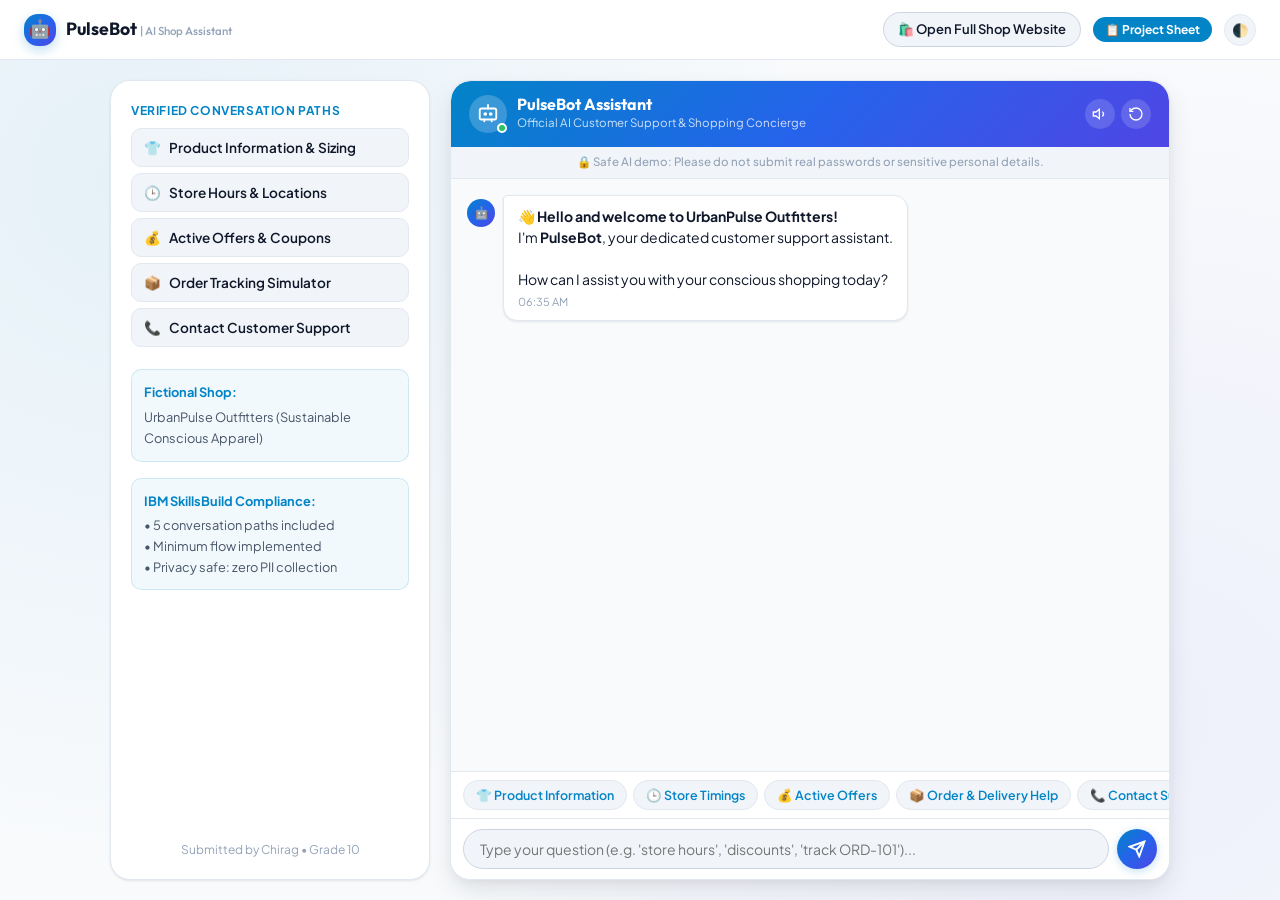
==== chatbot.html @ 04320a49 "IBM SkillsBuild: Shop Assistant Chatbot with Website" ====
<!DOCTYPE html>
<html lang="en">
<head>
  <meta charset="UTF-8">
  <meta name="viewport" content="width=device-width, initial-scale=1.0">
  <title>PulseBot | Dedicated AI Shop Assistant (IBM SkillsBuild)</title>
  <meta name="description" content="Dedicated full-screen AI Customer Support Chatbot for UrbanPulse Outfitters - IBM SkillsBuild Project-Based Activity.">
  
  <!-- Fonts -->
  <link rel="preconnect" href="https://fonts.googleapis.com">
  <link rel="preconnect" href="https://fonts.gstatic.com" crossorigin>
  <link href="https://fonts.googleapis.com/css2?family=Outfit:wght@400;600;700;800&family=Plus+Jakarta+Sans:wght@400;500;600;700&display=swap" rel="stylesheet">
  
  <link rel="stylesheet" href="style.css">
  <style>
    /* Standalone Fullscreen Chatbot Page Layout */
    body.standalone-chatbot-page {
      margin: 0;
      padding: 0;
      height: 100vh;
      display: flex;
      flex-direction: column;
      background: radial-gradient(circle at 10% 20%, rgba(2, 132, 199, 0.08) 0%, transparent 50%),
                  radial-gradient(circle at 90% 80%, rgba(79, 70, 229, 0.06) 0%, transparent 50%),
                  var(--bg-primary);
      overflow: hidden;
    }

    .standalone-nav {
      height: 60px;
      background: var(--bg-surface);
      border-bottom: 1px solid var(--border-subtle);
      display: flex;
      align-items: center;
      justify-content: space-between;
      padding: 0 24px;
      z-index: 20;
    }

    .standalone-brand {
      display: flex;
      align-items: center;
      gap: 10px;
      font-family: var(--font-heading);
      font-weight: 700;
      font-size: 1.1rem;
    }

    .standalone-nav-actions {
      display: flex;
      align-items: center;
      gap: 12px;
    }

    .btn-return-shop {
      background: var(--bg-surface-subtle);
      border: 1px solid var(--border-medium);
      color: var(--text-main);
      padding: 6px 14px;
      border-radius: var(--radius-full);
      font-size: 0.8125rem;
      font-weight: 600;
      display: inline-flex;
      align-items: center;
      gap: 6px;
      transition: all var(--transition-fast);
    }

    .btn-return-shop:hover {
      border-color: var(--brand-primary);
      color: var(--brand-primary);
    }

    .standalone-main-container {
      flex: 1;
      display: flex;
      max-width: 1100px;
      width: 100%;
      margin: 20px auto;
      height: calc(100vh - 100px);
      gap: 20px;
      padding: 0 20px;
    }

    /* Left Sidebar: Quick Path Guides & Store Info */
    .chatbot-sidebar {
      width: 320px;
      background: var(--bg-surface);
      border: 1px solid var(--border-subtle);
      border-radius: var(--radius-lg);
      padding: 20px;
      box-shadow: var(--shadow-sm);
      display: flex;
      flex-direction: column;
      gap: 16px;
      overflow-y: auto;
    }

    .sidebar-section-title {
      font-size: 0.75rem;
      font-weight: 700;
      text-transform: uppercase;
      letter-spacing: 0.05em;
      color: var(--brand-primary);
      margin-bottom: 8px;
    }

    .path-shortcut-btn {
      width: 100%;
      text-align: left;
      padding: 10px 12px;
      border-radius: var(--radius-sm);
      background: var(--bg-surface-subtle);
      border: 1px solid var(--border-subtle);
      font-size: 0.85rem;
      font-weight: 600;
      color: var(--text-main);
      display: flex;
      align-items: center;
      gap: 8px;
      margin-bottom: 6px;
      transition: all var(--transition-fast);
    }

    .path-shortcut-btn:hover {
      background: var(--brand-primary);
      color: #ffffff;
      border-color: var(--brand-primary);
    }

    .sidebar-meta-card {
      background: rgba(2, 132, 199, 0.05);
      border: 1px solid rgba(2, 132, 199, 0.15);
      border-radius: var(--radius-sm);
      padding: 12px;
      font-size: 0.8rem;
      color: var(--text-secondary);
    }

    .sidebar-meta-card strong {
      color: var(--brand-primary);
      display: block;
      margin-bottom: 4px;
    }

    /* Fullscreen Chatbot Frame */
    .fullscreen-chat-card {
      flex: 1;
      background: var(--bg-surface);
      border: 1px solid var(--border-subtle);
      border-radius: var(--radius-lg);
      box-shadow: var(--shadow-lg);
      display: flex;
      flex-direction: column;
      overflow: hidden;
      position: relative;
    }

    .standalone-chat-window {
      width: 100% !important;
      height: 100% !important;
      max-width: 100% !important;
      max-height: 100% !important;
      box-shadow: none !important;
      border: none !important;
      margin-bottom: 0 !important;
      transform: none !important;
      opacity: 1 !important;
      visibility: visible !important;
      pointer-events: auto !important;
    }

    @media (max-width: 768px) {
      .chatbot-sidebar {
        display: none;
      }
      .standalone-main-container {
        margin: 0;
        height: calc(100vh - 60px);
        padding: 0;
      }
      .fullscreen-chat-card {
        border-radius: 0;
        border: none;
      }
    }
  </style>
</head>
<body class="standalone-chatbot-page">

  <!-- Top Bar -->
  <header class="standalone-nav">
    <div class="standalone-brand">
      <div class="logo-icon" style="width: 32px; height: 32px;">
        🤖
      </div>
      <div>
        <span>PulseBot</span>
        <span style="font-size: 0.72rem; color: var(--text-muted); font-weight: 500;"> | AI Shop Assistant</span>
      </div>
    </div>

    <div class="standalone-nav-actions">
      <a href="index.html" class="btn-return-shop">
        🛍️ Open Full Shop Website
      </a>
      <button id="viewProjectSheetBtn" class="pill-btn-small" style="background: var(--brand-primary); color: #ffffff;">
        📋 Project Sheet
      </button>
      <button id="themeToggleBtn" class="icon-btn" style="width: 32px; height: 32px;" title="Toggle theme">
        🌓
      </button>
    </div>
  </header>

  <div class="standalone-main-container">
    <!-- Left Navigation / Guidance Sidebar -->
    <aside class="chatbot-sidebar">
      <div>
        <div class="sidebar-section-title">Verified Conversation Paths</div>
        <button class="path-shortcut-btn" onclick="window.PulseChat.triggerIntent('products')">
          <span>👕</span> Product Information & Sizing
        </button>
        <button class="path-shortcut-btn" onclick="window.PulseChat.triggerIntent('timings')">
          <span>🕒</span> Store Hours & Locations
        </button>
        <button class="path-shortcut-btn" onclick="window.PulseChat.triggerIntent('offers')">
          <span>💰</span> Active Offers & Coupons
        </button>
        <button class="path-shortcut-btn" onclick="window.PulseChat.triggerIntent('track')">
          <span>📦</span> Order Tracking Simulator
        </button>
        <button class="path-shortcut-btn" onclick="window.PulseChat.triggerIntent('contact')">
          <span>📞</span> Contact Customer Support
        </button>
      </div>

      <div class="sidebar-meta-card">
        <strong>Fictional Shop:</strong>
        UrbanPulse Outfitters (Sustainable Conscious Apparel)
      </div>

      <div class="sidebar-meta-card">
        <strong>IBM SkillsBuild Compliance:</strong>
        • 5 conversation paths included<br>
        • Minimum flow implemented<br>
        • Privacy safe: zero PII collection
      </div>

      <div style="margin-top: auto; font-size: 0.75rem; color: var(--text-muted); text-align: center;">
        Submitted by Chirag &bull; Grade 10
      </div>
    </aside>

    <!-- Main Chat Window Area -->
    <div class="fullscreen-chat-card">
      <div id="chatWindow" class="chat-window standalone-chat-window" role="dialog" aria-label="PulseBot Dedicated Chatbot">
        
        <!-- Chat Header -->
        <div class="chat-header">
          <div class="bot-profile">
            <div class="bot-avatar">
              <svg width="22" height="22" viewBox="0 0 24 24" fill="none" stroke="currentColor" stroke-width="2" stroke-linecap="round" stroke-linejoin="round">
                <rect width="18" height="12" x="3" y="6" rx="2"></rect>
                <circle cx="9" cy="12" r="1"></circle>
                <circle cx="15" cy="12" r="1"></circle>
                <path d="M12 2v4"></path>
                <path d="M8 18v2"></path>
                <path d="M16 18v2"></path>
              </svg>
              <span class="avatar-online-dot"></span>
            </div>
            <div class="bot-identity">
              <h1 id="chatBotTitle" class="bot-title" style="font-size: 1rem; margin: 0;">PulseBot Assistant</h1>
              <span class="bot-subtitle">Official AI Customer Support & Shopping Concierge</span>
            </div>
          </div>

          <div class="chat-header-controls">
            <!-- Audio chime toggle -->
            <button id="soundToggleBtn" class="chat-ctrl-btn" title="Toggle sound alerts" aria-label="Toggle sound">
              <svg width="16" height="16" viewBox="0 0 24 24" fill="none" stroke="currentColor" stroke-width="2">
                <polygon points="11 5 6 9 2 9 2 15 6 15 11 19 11 5"></polygon>
                <path d="M15.54 8.46a5 5 0 0 1 0 7.07"></path>
              </svg>
            </button>
            
            <!-- Restart Chat -->
            <button id="restartChatBtn" class="chat-ctrl-btn" title="Restart conversation" aria-label="Reset chat">
              <svg width="16" height="16" viewBox="0 0 24 24" fill="none" stroke="currentColor" stroke-width="2">
                <path d="M3 12a9 9 0 1 0 9-9 9.75 9.75 0 0 0-6.74 2.74L3 8"></path>
                <path d="M3 3v5h5"></path>
              </svg>
            </button>
          </div>
        </div>

        <!-- Privacy Notice -->
        <div class="chat-privacy-notice">
          <span>🔒 Safe AI demo: Please do not submit real passwords or sensitive personal details.</span>
        </div>

        <!-- Messages Scroll Container -->
        <div id="chatMessages" class="chat-messages" role="log" aria-live="polite">
          <!-- Injected via JavaScript -->
        </div>

        <!-- Typing Indicator -->
        <div id="typingIndicator" class="typing-indicator hidden" aria-hidden="true">
          <div class="dot-typing"></div>
          <div class="dot-typing"></div>
          <div class="dot-typing"></div>
          <span class="typing-text">PulseBot is thinking...</span>
        </div>

        <!-- Quick Reply Chips -->
        <div id="chatChipsContainer" class="chat-chips-container" role="group" aria-label="Quick options">
          <!-- Dynamically populated chips -->
        </div>

        <!-- Input Form -->
        <form id="chatForm" class="chat-input-form" onsubmit="event.preventDefault();">
          <input 
            type="text" 
            id="chatInput" 
            class="chat-input" 
            placeholder="Type your question (e.g. 'store hours', 'discounts', 'track ORD-101')..." 
            autocomplete="off"
            aria-label="Type your message"
          >
          <button type="submit" id="chatSendBtn" class="chat-send-btn" aria-label="Send message">
            <svg width="18" height="18" viewBox="0 0 24 24" fill="none" stroke="currentColor" stroke-width="2.5">
              <line x1="22" y1="2" x2="11" y2="13"></line>
              <polygon points="22 2 15 22 11 13 2 9 22 2"></polygon>
            </svg>
          </button>
        </form>
      </div>
    </div>
  </div>

  <!-- Hidden elements needed for app.js backwards-compat -->
  <div style="display: none;">
    <button id="chatToggleBtn"></button>
    <button id="closeChatBtn"></button>
    <button id="headerChatLaunchBtn"></button>
    <button id="heroOpenChatBtn"></button>
    <span id="unreadBadge"></span>
    <button id="cartToggleBtn"></button>
    <button id="closeCartBtn"></button>
    <div id="cartDrawer" class="hidden"></div>
    <div id="cartModalBackdrop" class="hidden"></div>
    <div id="productGrid"></div>
  </div>

  <!-- IBM SkillsBuild Project Modal -->
  <div id="projectModalBackdrop" class="modal-backdrop hidden" aria-hidden="true"></div>
  <div id="projectModal" class="project-modal hidden" role="dialog" aria-labelledby="projectModalHeading" aria-modal="true">
    <div class="project-modal-header">
      <div class="pm-title-group">
        <span class="pm-tag">IBM SkillsBuild | Project-Based Activity</span>
        <h2 id="projectModalHeading">Shop Assistant Chatbot with Website - Project Dossier</h2>
      </div>
      <button id="closeProjectModalBtn" class="close-btn" aria-label="Close Project Sheet">✕</button>
    </div>
    <div class="project-modal-body">
      <div class="dossier-card">
        <h3>📝 Student Details</h3>
        <p><strong>Student Name:</strong> Chirag | <strong>Class & Section:</strong> Grade 10 - Computer Science</p>
        <p><strong>Fictional Shop:</strong> UrbanPulse Outfitters | <strong>Bot Name:</strong> PulseBot</p>
      </div>
      <div class="dossier-card declaration-card">
        <h3>📋 Student Declaration</h3>
        <p>☑ 1. Registered on IBM SkillsBuild. [Yes]</p>
        <p>☑ 2. Completed given project-based activity. [Yes]</p>
        <p>☑ 3. Verified all 5 paths and ready for submission. [Yes]</p>
      </div>
      <div class="modal-footer-actions">
        <button class="primary-cta-btn" onclick="window.print()">🖨️ Print Sheet</button>
        <button class="secondary-cta-btn" onclick="document.getElementById('closeProjectModalBtn').click()">Close</button>
      </div>
    </div>
  </div>

  <!-- Toast Notification -->
  <div id="toastNotification" class="toast-notification hidden" role="alert">
    <span id="toastMessage"></span>
  </div>

  <script src="app.js"></script>
</body>
</html>
---- style.css ----
/* ==========================================================================
   UrbanPulse Outfitters & PulseBot - IBM SkillsBuild Project-Based Activity
   Golden Ratio UI & Modern Design Engineering System (Phi = 1.618)
   ========================================================================== */

/* --- Custom Properties / Design Tokens --- */
:root {
  /* Golden Ratio Constants */
  --phi: 1.618033988749895;
  --phi-inv: 0.618033988749895;

  /* Fibonacci Spacing Scale */
  --space-3xs: 4px;
  --space-2xs: 8px;
  --space-xs: 13px;
  --space-sm: 16px;
  --space-md: 21px;
  --space-lg: 34px;
  --space-xl: 55px;
  --space-2xl: 89px;

  /* Typography Scales */
  --font-heading: 'Outfit', -apple-system, BlinkMacSystemFont, 'Segoe UI', Roboto, sans-serif;
  --font-body: 'Plus Jakarta Sans', -apple-system, BlinkMacSystemFont, 'Segoe UI', Roboto, sans-serif;

  /* Light Theme Palette (Default) */
  --bg-primary: #f8fafc;
  --bg-surface: #ffffff;
  --bg-surface-elevated: #ffffff;
  --bg-surface-subtle: #f1f5f9;
  --bg-glass: rgba(255, 255, 255, 0.85);
  --border-subtle: #e2e8f0;
  --border-medium: #cbd5e1;

  --text-main: #0f172a;
  --text-secondary: #475569;
  --text-muted: #94a3b8;
  --text-inverse: #ffffff;

  /* Brand Accents */
  --brand-primary: #0284c7;
  --brand-primary-hover: #0369a1;
  --brand-gradient: linear-gradient(135deg, #0284c7 0%, #2563eb 50%, #4f46e5 100%);
  --brand-gradient-accent: linear-gradient(135deg, #06b6d4 0%, #3b82f6 100%);
  --brand-glow: rgba(2, 132, 199, 0.25);
  
  --accent-emerald: #10b981;
  --accent-amber: #f59e0b;
  --accent-rose: #f43f5e;
  --accent-purple: #8b5cf6;

  /* Radius Tokens */
  --radius-xs: 6px;
  --radius-sm: 10px;
  --radius-md: 14px;
  --radius-lg: 20px;
  --radius-full: 9999px;

  /* Shadow Elevation */
  --shadow-sm: 0 1px 3px rgba(15, 23, 42, 0.06), 0 1px 2px rgba(15, 23, 42, 0.04);
  --shadow-md: 0 4px 12px -1px rgba(15, 23, 42, 0.08), 0 2px 6px -1px rgba(15, 23, 42, 0.04);
  --shadow-lg: 0 12px 28px -4px rgba(15, 23, 42, 0.12), 0 4px 10px -2px rgba(15, 23, 42, 0.05);
  --shadow-float: 0 20px 40px -8px rgba(15, 23, 42, 0.2), 0 8px 16px -4px rgba(15, 23, 42, 0.08);

  /* Transitions */
  --transition-fast: 150ms cubic-bezier(0.16, 1, 0.3, 1);
  --transition-normal: 250ms cubic-bezier(0.16, 1, 0.3, 1);
  --transition-spring: 350ms cubic-bezier(0.34, 1.56, 0.64, 1);
}

/* Dark Theme Overrides */
body.dark-theme {
  --bg-primary: #090d16;
  --bg-surface: #111827;
  --bg-surface-elevated: #1f2937;
  --bg-surface-subtle: #172033;
  --bg-glass: rgba(17, 24, 39, 0.85);
  --border-subtle: #243048;
  --border-medium: #334155;

  --text-main: #f8fafc;
  --text-secondary: #94a3b8;
  --text-muted: #64748b;
  --text-inverse: #090d16;

  --brand-primary: #38bdf8;
  --brand-primary-hover: #0284c7;
  --brand-gradient: linear-gradient(135deg, #38bdf8 0%, #3b82f6 50%, #6366f1 100%);
  --brand-glow: rgba(56, 189, 248, 0.3);

  --shadow-sm: 0 1px 3px rgba(0, 0, 0, 0.3);
  --shadow-md: 0 4px 12px -1px rgba(0, 0, 0, 0.4);
  --shadow-lg: 0 12px 28px -4px rgba(0, 0, 0, 0.5);
  --shadow-float: 0 20px 40px -8px rgba(0, 0, 0, 0.6);
}

/* --- Base & Reset --- */
*, *::before, *::after {
  box-sizing: border-box;
  margin: 0;
  padding: 0;
}

html {
  scroll-behavior: smooth;
  font-size: 16px;
  -webkit-font-smoothing: antialiased;
  -moz-osx-font-smoothing: grayscale;
}

body {
  font-family: var(--font-body);
  background-color: var(--bg-primary);
  color: var(--text-main);
  line-height: 1.618;
  min-height: 100vh;
  display: flex;
  flex-direction: column;
  transition: background-color var(--transition-normal), color var(--transition-normal);
}

img, svg {
  display: block;
  max-width: 100%;
}

button, input {
  font-family: inherit;
}

button {
  cursor: pointer;
  border: none;
  background: none;
  outline: none;
}

a {
  color: inherit;
  text-decoration: none;
  transition: color var(--transition-fast);
}

.container {
  width: 100%;
  max-width: 1240px;
  margin: 0 auto;
  padding: 0 var(--space-md);
}

/* --- Typography Helper Classes --- */
h1, h2, h3, h4 {
  font-family: var(--font-heading);
  font-weight: 700;
  line-height: 1.25;
  color: var(--text-main);
}

.gradient-text {
  background: var(--brand-gradient);
  -webkit-background-clip: text;
  -webkit-text-fill-color: transparent;
  display: inline-block;
}

/* --- Top Announcement Bar --- */
.announcement-bar {
  background: var(--brand-gradient);
  color: #ffffff;
  padding: var(--space-2xs) 0;
  font-size: 0.875rem;
  font-weight: 500;
  position: relative;
  z-index: 40;
}

.announcement-content {
  display: flex;
  align-items: center;
  justify-content: space-between;
  gap: var(--space-xs);
  flex-wrap: wrap;
}

.announcement-badge {
  background: rgba(255, 255, 255, 0.2);
  backdrop-filter: blur(8px);
  padding: 2px 10px;
  border-radius: var(--radius-full);
  font-size: 0.75rem;
  font-weight: 700;
  letter-spacing: 0.04em;
  text-transform: uppercase;
}

.announcement-text {
  flex: 1;
  text-align: center;
  min-width: 280px;
}

.pill-btn-small {
  background: #ffffff;
  color: #0f172a;
  font-size: 0.75rem;
  font-weight: 700;
  padding: 5px 12px;
  border-radius: var(--radius-full);
  display: inline-flex;
  align-items: center;
  gap: 4px;
  transition: transform var(--transition-fast), box-shadow var(--transition-fast);
}

.pill-btn-small:hover {
  transform: translateY(-1px);
  box-shadow: 0 4px 10px rgba(0, 0, 0, 0.15);
}

/* --- Header & Navigation --- */
.main-header {
  position: sticky;
  top: 0;
  z-index: 30;
  background: var(--bg-glass);
  backdrop-filter: blur(16px);
  -webkit-backdrop-filter: blur(16px);
  border-bottom: 1px solid var(--border-subtle);
  transition: background-color var(--transition-normal);
}

.header-container {
  height: 72px;
  display: flex;
  align-items: center;
  justify-content: space-between;
}

.brand-logo .logo-link {
  display: flex;
  align-items: center;
  gap: var(--space-xs);
}

.logo-icon {
  width: 42px;
  height: 42px;
  border-radius: var(--radius-md);
  background: var(--brand-gradient);
  color: #ffffff;
  display: flex;
  align-items: center;
  justify-content: center;
  box-shadow: 0 4px 12px var(--brand-glow);
}

.logo-text {
  display: flex;
  flex-direction: column;
}

.brand-name {
  font-family: var(--font-heading);
  font-size: 1.25rem;
  font-weight: 800;
  letter-spacing: -0.02em;
  color: var(--text-main);
  line-height: 1.1;
}

.brand-sub {
  font-size: 0.72rem;
  font-weight: 600;
  color: var(--text-muted);
  letter-spacing: 0.05em;
  text-transform: uppercase;
}

.nav-links {
  display: flex;
  align-items: center;
  gap: var(--space-md);
}

.nav-link {
  font-size: 0.9375rem;
  font-weight: 600;
  color: var(--text-secondary);
  padding: 6px 12px;
  border-radius: var(--radius-sm);
  transition: color var(--transition-fast), background-color var(--transition-fast);
}

.nav-link:hover, .nav-link.active {
  color: var(--brand-primary);
  background: var(--bg-surface-subtle);
}

.header-actions {
  display: flex;
  align-items: center;
  gap: var(--space-xs);
}

.icon-btn {
  width: 40px;
  height: 40px;
  border-radius: var(--radius-full);
  display: flex;
  align-items: center;
  justify-content: center;
  color: var(--text-secondary);
  background: var(--bg-surface-subtle);
  border: 1px solid var(--border-subtle);
  transition: all var(--transition-fast);
}

.icon-btn:hover {
  color: var(--brand-primary);
  border-color: var(--brand-primary);
  transform: translateY(-1px);
}

.cart-btn {
  height: 40px;
  padding: 0 var(--space-sm);
  border-radius: var(--radius-full);
  background: var(--bg-surface-subtle);
  border: 1px solid var(--border-subtle);
  color: var(--text-main);
  display: flex;
  align-items: center;
  gap: 8px;
  font-size: 0.875rem;
  font-weight: 600;
  transition: all var(--transition-fast);
}

.cart-btn:hover {
  border-color: var(--brand-primary);
  transform: translateY(-1px);
}

.cart-badge {
  background: var(--brand-primary);
  color: #ffffff;
  font-size: 0.75rem;
  font-weight: 700;
  padding: 1px 7px;
  border-radius: var(--radius-full);
}

.primary-btn-header {
  height: 40px;
  padding: 0 var(--space-md);
  border-radius: var(--radius-full);
  background: var(--brand-gradient);
  color: #ffffff;
  font-size: 0.875rem;
  font-weight: 700;
  display: inline-flex;
  align-items: center;
  gap: 8px;
  box-shadow: 0 4px 12px var(--brand-glow);
  transition: all var(--transition-spring);
}

.primary-btn-header:hover {
  transform: translateY(-2px);
  box-shadow: 0 6px 18px var(--brand-glow);
}

.bot-status-dot {
  width: 8px;
  height: 8px;
  border-radius: 50%;
  background: #22c55e;
  box-shadow: 0 0 0 2px rgba(34, 197, 94, 0.3);
  animation: pulseGreen 2s infinite;
}

@keyframes pulseGreen {
  0%, 100% { opacity: 1; transform: scale(1); }
  50% { opacity: 0.6; transform: scale(1.2); }
}

/* --- Hero Section --- */
.hero-section {
  padding: calc(var(--space-2xl) * 0.7) 0 var(--space-2xl);
  position: relative;
  overflow: hidden;
  background: radial-gradient(circle at 80% 20%, rgba(2, 132, 199, 0.08) 0%, transparent 60%);
}

.hero-grid {
  display: grid;
  grid-template-columns: 1.2fr 0.8fr;
  gap: var(--space-xl);
  align-items: center;
}

.hero-pill {
  display: inline-flex;
  align-items: center;
  gap: 8px;
  padding: 6px 16px;
  border-radius: var(--radius-full);
  background: var(--bg-surface-subtle);
  border: 1px solid var(--border-subtle);
  font-size: 0.8125rem;
  font-weight: 600;
  color: var(--brand-primary);
  margin-bottom: var(--space-md);
}

.pulse-indicator {
  width: 8px;
  height: 8px;
  border-radius: 50%;
  background: var(--brand-primary);
  box-shadow: 0 0 0 3px var(--brand-glow);
}

.hero-title {
  font-size: clamp(2.2rem, 3.5vw + 1rem, 3.8rem);
  letter-spacing: -0.03em;
  margin-bottom: var(--space-md);
}

.hero-description {
  font-size: 1.125rem;
  color: var(--text-secondary);
  line-height: 1.7;
  margin-bottom: var(--space-lg);
  max-width: 580px;
}

.hero-cta-group {
  display: flex;
  align-items: center;
  gap: var(--space-sm);
  margin-bottom: var(--space-xl);
  flex-wrap: wrap;
}

.primary-cta-btn {
  height: 52px;
  padding: 0 var(--space-lg);
  border-radius: var(--radius-full);
  background: var(--brand-gradient);
  color: #ffffff;
  font-size: 1rem;
  font-weight: 700;
  display: inline-flex;
  align-items: center;
  gap: 10px;
  box-shadow: 0 8px 24px var(--brand-glow);
  transition: all var(--transition-spring);
}

.primary-cta-btn:hover {
  transform: translateY(-2px);
  box-shadow: 0 12px 30px var(--brand-glow);
}

.secondary-cta-btn {
  height: 52px;
  padding: 0 var(--space-md);
  border-radius: var(--radius-full);
  background: var(--bg-surface);
  border: 1px solid var(--border-medium);
  color: var(--text-main);
  font-size: 0.95rem;
  font-weight: 600;
  display: inline-flex;
  align-items: center;
  gap: 10px;
  box-shadow: var(--shadow-sm);
  transition: all var(--transition-fast);
}

.secondary-cta-btn:hover {
  border-color: var(--brand-primary);
  color: var(--brand-primary);
  transform: translateY(-2px);
  box-shadow: var(--shadow-md);
}

.hero-highlights {
  display: grid;
  grid-template-columns: repeat(3, 1fr);
  gap: var(--space-md);
  padding-top: var(--space-md);
  border-top: 1px solid var(--border-subtle);
}

.highlight-item {
  display: flex;
  align-items: flex-start;
  gap: 10px;
}

.highlight-icon {
  font-size: 1.5rem;
}

.highlight-item strong {
  display: block;
  font-size: 0.875rem;
  color: var(--text-main);
}

.highlight-item p {
  font-size: 0.75rem;
  color: var(--text-muted);
}

/* Hero Chatbot Visual Teaser Card */
.glass-card {
  background: var(--bg-glass);
  backdrop-filter: blur(20px);
  -webkit-backdrop-filter: blur(20px);
  border: 1px solid var(--border-subtle);
  border-radius: var(--radius-lg);
  box-shadow: var(--shadow-float);
}

.hero-preview-card {
  padding: var(--space-md);
  position: relative;
  overflow: hidden;
  border: 1px solid rgba(2, 132, 199, 0.2);
}

.preview-card-header {
  display: flex;
  align-items: center;
  justify-content: space-between;
  padding-bottom: var(--space-xs);
  border-bottom: 1px solid var(--border-subtle);
  margin-bottom: var(--space-md);
}

.chat-header-sample {
  display: flex;
  align-items: center;
  gap: 10px;
}

.avatar-small {
  width: 36px;
  height: 36px;
  border-radius: var(--radius-full);
  background: var(--brand-gradient);
  display: flex;
  align-items: center;
  justify-content: center;
  font-size: 1.1rem;
}

.bot-name-small {
  font-weight: 700;
  font-size: 0.9375rem;
}

.bot-online-text {
  font-size: 0.75rem;
  color: var(--accent-emerald);
  font-weight: 600;
}

.active-badge {
  background: rgba(34, 197, 94, 0.15);
  color: #16a34a;
  font-size: 0.75rem;
  font-weight: 700;
  padding: 3px 10px;
  border-radius: var(--radius-full);
}

.sample-chat-bubbles {
  display: flex;
  flex-direction: column;
  gap: var(--space-xs);
  margin-bottom: var(--space-md);
}

.sample-bubble {
  padding: 10px 14px;
  border-radius: var(--radius-md);
  font-size: 0.875rem;
  line-height: 1.5;
  max-width: 90%;
}

.sample-bubble.bot {
  background: var(--bg-surface-subtle);
  color: var(--text-main);
  border-bottom-left-radius: 4px;
  border: 1px solid var(--border-subtle);
}

.sample-bubble.user {
  background: var(--brand-gradient);
  color: #ffffff;
  align-self: flex-end;
  border-bottom-right-radius: 4px;
}

.preview-actions {
  display: flex;
  gap: 8px;
  flex-wrap: wrap;
}

.sample-chip {
  background: var(--bg-surface);
  border: 1px solid var(--border-medium);
  padding: 6px 12px;
  border-radius: var(--radius-full);
  font-size: 0.75rem;
  font-weight: 600;
  color: var(--brand-primary);
  transition: all var(--transition-fast);
}

.sample-chip:hover {
  background: var(--brand-primary);
  color: #ffffff;
  border-color: var(--brand-primary);
}

/* --- Section Structure --- */
section {
  padding: var(--space-2xl) 0;
}

.section-header {
  text-align: center;
  max-width: 680px;
  margin: 0 auto var(--space-xl);
}

.section-tag {
  font-size: 0.8125rem;
  font-weight: 700;
  letter-spacing: 0.08em;
  text-transform: uppercase;
  color: var(--brand-primary);
  margin-bottom: var(--space-2xs);
}

.section-title {
  font-size: clamp(1.8rem, 2.5vw + 0.8rem, 2.6rem);
  letter-spacing: -0.02em;
  margin-bottom: var(--space-xs);
}

.section-subtitle {
  font-size: 1rem;
  color: var(--text-secondary);
}

/* --- Product Catalogue Grid --- */
.category-filters {
  display: flex;
  justify-content: center;
  gap: var(--space-xs);
  margin-top: var(--space-md);
  flex-wrap: wrap;
}

.filter-btn {
  padding: 8px 18px;
  border-radius: var(--radius-full);
  font-size: 0.875rem;
  font-weight: 600;
  color: var(--text-secondary);
  background: var(--bg-surface);
  border: 1px solid var(--border-subtle);
  transition: all var(--transition-fast);
}

.filter-btn:hover {
  border-color: var(--brand-primary);
  color: var(--brand-primary);
}

.filter-btn.active {
  background: var(--brand-gradient);
  color: #ffffff;
  border-color: transparent;
  box-shadow: 0 4px 12px var(--brand-glow);
}

.product-grid {
  display: grid;
  grid-template-columns: repeat(auto-fill, minmax(280px, 1fr));
  gap: var(--space-md);
}

.product-card {
  background: var(--bg-surface);
  border: 1px solid var(--border-subtle);
  border-radius: var(--radius-lg);
  overflow: hidden;
  box-shadow: var(--shadow-sm);
  display: flex;
  flex-direction: column;
  transition: all var(--transition-spring);
  position: relative;
}

.product-card:hover {
  transform: translateY(-6px);
  box-shadow: var(--shadow-lg);
  border-color: var(--brand-primary);
}

.product-image-box {
  position: relative;
  aspect-ratio: 1.25 / 1;
  background: var(--bg-surface-subtle);
  display: flex;
  align-items: center;
  justify-content: center;
  padding: var(--space-md);
  overflow: hidden;
}

.product-svg-icon {
  width: 90px;
  height: 90px;
  color: var(--brand-primary);
  transition: transform var(--transition-spring);
}

.product-card:hover .product-svg-icon {
  transform: scale(1.1);
}

.product-badge {
  position: absolute;
  top: 12px;
  left: 12px;
  padding: 4px 10px;
  border-radius: var(--radius-full);
  font-size: 0.75rem;
  font-weight: 700;
  text-transform: uppercase;
}

.badge-eco {
  background: rgba(16, 185, 129, 0.15);
  color: #059669;
}

.badge-hot {
  background: rgba(244, 63, 94, 0.15);
  color: #e11d48;
}

.badge-new {
  background: rgba(2, 132, 199, 0.15);
  color: #0284c7;
}

.product-details {
  padding: var(--space-md);
  display: flex;
  flex-direction: column;
  flex: 1;
}

.product-cat {
  font-size: 0.75rem;
  font-weight: 600;
  color: var(--text-muted);
  text-transform: uppercase;
  letter-spacing: 0.05em;
  margin-bottom: 4px;
}

.product-title {
  font-size: 1.1rem;
  font-weight: 700;
  margin-bottom: 6px;
  color: var(--text-main);
}

.product-material {
  font-size: 0.8125rem;
  color: var(--text-secondary);
  margin-bottom: var(--space-xs);
  display: flex;
  align-items: center;
  gap: 4px;
}

.product-meta-row {
  display: flex;
  align-items: center;
  justify-content: space-between;
  margin-top: auto;
  padding-bottom: var(--space-xs);
}

.product-price {
  font-size: 1.25rem;
  font-weight: 800;
  font-family: var(--font-heading);
  color: var(--text-main);
}

.product-rating {
  font-size: 0.8125rem;
  font-weight: 600;
  color: var(--accent-amber);
}

.product-card-actions {
  display: grid;
  grid-template-columns: 1fr 1fr;
  gap: 8px;
  padding-top: var(--space-xs);
  border-top: 1px solid var(--border-subtle);
}

.btn-add-bag {
  background: var(--brand-gradient);
  color: #ffffff;
  padding: 8px 12px;
  border-radius: var(--radius-sm);
  font-size: 0.8125rem;
  font-weight: 700;
  display: flex;
  align-items: center;
  justify-content: center;
  gap: 6px;
  transition: opacity var(--transition-fast);
}

.btn-add-bag:hover {
  opacity: 0.9;
}

.btn-ask-bot {
  background: var(--bg-surface-subtle);
  color: var(--text-secondary);
  border: 1px solid var(--border-subtle);
  padding: 8px 10px;
  border-radius: var(--radius-sm);
  font-size: 0.8125rem;
  font-weight: 600;
  display: flex;
  align-items: center;
  justify-content: center;
  gap: 6px;
  transition: all var(--transition-fast);
}

.btn-ask-bot:hover {
  color: var(--brand-primary);
  border-color: var(--brand-primary);
}

/* --- Timings & Location Section --- */
.timings-section {
  background: var(--bg-surface);
  border-top: 1px solid var(--border-subtle);
  border-bottom: 1px solid var(--border-subtle);
}

.timings-grid {
  display: grid;
  grid-template-columns: 1.3fr 0.9fr;
  gap: var(--space-xl);
  align-items: center;
}

.schedule-table {
  background: var(--bg-surface-subtle);
  border: 1px solid var(--border-subtle);
  border-radius: var(--radius-md);
  overflow: hidden;
  margin: var(--space-md) 0;
}

.schedule-row {
  display: grid;
  grid-template-columns: 1.5fr 1.5fr 1fr;
  padding: 12px 18px;
  align-items: center;
  border-bottom: 1px solid var(--border-subtle);
  font-size: 0.9375rem;
}

.schedule-row:last-child {
  border-bottom: none;
}

.schedule-row.highlight {
  background: rgba(2, 132, 199, 0.05);
}

.day-col {
  font-weight: 600;
}

.time-col {
  color: var(--text-secondary);
}

.status-col {
  font-size: 0.75rem;
  font-weight: 700;
  text-align: right;
  padding: 2px 8px;
  border-radius: var(--radius-full);
  display: inline-block;
}

.status-col.open {
  background: rgba(16, 185, 129, 0.15);
  color: #059669;
}

.status-col.weekend {
  background: rgba(2, 132, 199, 0.15);
  color: #0284c7;
}

.status-col.holiday {
  background: rgba(245, 158, 11, 0.15);
  color: #d97706;
}

.pickup-perks {
  display: grid;
  grid-template-columns: 1fr 1fr;
  gap: var(--space-md);
  margin-top: var(--space-md);
}

.perk-box {
  display: flex;
  gap: 12px;
  padding: 14px;
  border-radius: var(--radius-md);
  background: var(--bg-primary);
  border: 1px solid var(--border-subtle);
}

.perk-icon {
  font-size: 1.6rem;
}

.perk-box h4 {
  font-size: 0.9375rem;
  margin-bottom: 2px;
}

.perk-box p {
  font-size: 0.8125rem;
  color: var(--text-secondary);
}

/* Chat Prompt Box on Timings Page */
.timings-chat-assist-card {
  background: var(--brand-gradient);
  border-radius: var(--radius-lg);
  padding: 2px;
  box-shadow: var(--shadow-lg);
}

.assist-card-inner {
  background: var(--bg-surface);
  border-radius: calc(var(--radius-lg) - 2px);
  padding: var(--space-lg);
  display: flex;
  flex-direction: column;
  gap: var(--space-sm);
}

.badge-accent {
  align-self: flex-start;
  background: rgba(2, 132, 199, 0.12);
  color: var(--brand-primary);
  font-size: 0.75rem;
  font-weight: 700;
  padding: 3px 10px;
  border-radius: var(--radius-full);
}

.quick-timing-prompts {
  display: flex;
  flex-direction: column;
  gap: 8px;
  margin-top: 8px;
}

.quick-prompt-btn {
  text-align: left;
  padding: 10px 14px;
  border-radius: var(--radius-sm);
  background: var(--bg-surface-subtle);
  border: 1px solid var(--border-subtle);
  font-size: 0.875rem;
  font-weight: 600;
  color: var(--text-main);
  transition: all var(--transition-fast);
}

.quick-prompt-btn:hover {
  background: var(--brand-primary);
  color: #ffffff;
  border-color: var(--brand-primary);
  transform: translateX(4px);
}

.support-direct {
  padding-top: var(--space-xs);
  border-top: 1px solid var(--border-subtle);
  font-size: 0.875rem;
  display: flex;
  justify-content: space-between;
}

/* --- Offers Section --- */
.offers-grid {
  display: grid;
  grid-template-columns: repeat(auto-fit, minmax(300px, 1fr));
  gap: var(--space-md);
}

.offer-card {
  background: var(--bg-surface);
  border: 1px solid var(--border-subtle);
  border-radius: var(--radius-lg);
  padding: var(--space-lg);
  box-shadow: var(--shadow-sm);
  display: flex;
  flex-direction: column;
  position: relative;
  transition: all var(--transition-spring);
}

.offer-card:hover {
  transform: translateY(-4px);
  box-shadow: var(--shadow-lg);
}

.offer-card.popular {
  border-color: var(--brand-primary);
  box-shadow: 0 8px 24px var(--brand-glow);
}

.popular-ribbon {
  position: absolute;
  top: -12px;
  right: var(--space-md);
  background: var(--brand-gradient);
  color: #ffffff;
  font-size: 0.75rem;
  font-weight: 700;
  padding: 4px 12px;
  border-radius: var(--radius-full);
  box-shadow: 0 2px 8px var(--brand-glow);
}

.offer-tag {
  font-size: 0.75rem;
  font-weight: 700;
  color: var(--brand-primary);
  text-transform: uppercase;
  letter-spacing: 0.05em;
  margin-bottom: 4px;
}

.offer-discount {
  font-size: 2.2rem;
  font-family: var(--font-heading);
  font-weight: 800;
  color: var(--text-main);
  line-height: 1.1;
  margin-bottom: 6px;
}

.offer-title {
  font-size: 1.1rem;
  font-weight: 700;
  margin-bottom: 8px;
}

.offer-desc {
  font-size: 0.875rem;
  color: var(--text-secondary);
  margin-bottom: var(--space-md);
  flex: 1;
}

.coupon-box {
  display: flex;
  align-items: center;
  justify-content: space-between;
  background: var(--bg-surface-subtle);
  border: 1px dashed var(--border-medium);
  border-radius: var(--radius-sm);
  padding: 8px 12px;
}

.coupon-box code {
  font-family: monospace;
  font-size: 1.1rem;
  font-weight: 700;
  color: var(--brand-primary);
  letter-spacing: 0.05em;
}

.copy-btn {
  background: var(--bg-surface);
  border: 1px solid var(--border-subtle);
  color: var(--text-main);
  font-size: 0.75rem;
  font-weight: 700;
  padding: 4px 10px;
  border-radius: var(--radius-xs);
  transition: all var(--transition-fast);
}

.copy-btn:hover {
  background: var(--brand-primary);
  color: #ffffff;
}

/* --- Support & FAQs --- */
.support-section {
  background: var(--bg-surface);
  border-top: 1px solid var(--border-subtle);
}

.support-box {
  display: grid;
  grid-template-columns: 1fr 1fr;
  gap: var(--space-xl);
}

.contact-details {
  display: flex;
  flex-direction: column;
  gap: var(--space-sm);
  margin-top: var(--space-md);
}

.contact-item {
  display: flex;
  align-items: center;
  gap: 14px;
}

.c-icon {
  font-size: 1.5rem;
}

.contact-item strong {
  display: block;
  font-size: 0.9375rem;
}

.contact-item p {
  font-size: 0.8125rem;
  color: var(--text-secondary);
}

.faq-accordion-col h3 {
  font-size: 1.3rem;
  margin-bottom: var(--space-md);
}

.accordion-list {
  display: flex;
  flex-direction: column;
  gap: 10px;
}

.faq-item {
  background: var(--bg-surface-subtle);
  border: 1px solid var(--border-subtle);
  border-radius: var(--radius-md);
  padding: 14px 18px;
  transition: border-color var(--transition-fast);
}

.faq-item[open] {
  border-color: var(--brand-primary);
  background: var(--bg-surface);
}

.faq-item summary {
  font-weight: 700;
  font-size: 0.95rem;
  cursor: pointer;
  list-style: none;
  display: flex;
  align-items: center;
  justify-content: space-between;
}

.faq-item summary::-webkit-details-marker {
  display: none;
}

.faq-item summary::after {
  content: "+";
  font-size: 1.2rem;
  color: var(--brand-primary);
  font-weight: 700;
  transition: transform var(--transition-fast);
}

.faq-item[open] summary::after {
  content: "−";
}

.faq-answer {
  margin-top: 10px;
  font-size: 0.875rem;
  color: var(--text-secondary);
  line-height: 1.6;
}

/* --- Footer --- */
.main-footer {
  background: var(--bg-surface-subtle);
  border-top: 1px solid var(--border-subtle);
  padding-top: var(--space-xl);
  margin-top: auto;
}

.footer-content {
  display: flex;
  justify-content: space-between;
  gap: var(--space-xl);
  padding-bottom: var(--space-xl);
  flex-wrap: wrap;
}

.footer-brand {
  font-family: var(--font-heading);
  font-size: 1.3rem;
  font-weight: 800;
  margin-bottom: 8px;
}

.footer-left {
  max-width: 440px;
}

.footer-left p {
  font-size: 0.875rem;
  color: var(--text-secondary);
  margin-bottom: var(--space-xs);
}

.academic-disclaimer {
  font-size: 0.75rem;
  color: var(--brand-primary);
  font-weight: 600;
  background: rgba(2, 132, 199, 0.08);
  padding: 6px 10px;
  border-radius: var(--radius-sm);
}

.footer-links-group {
  display: flex;
  gap: var(--space-xl);
}

.f-col {
  display: flex;
  flex-direction: column;
  gap: 8px;
}

.f-col strong {
  font-size: 0.875rem;
  margin-bottom: 4px;
}

.f-col a {
  font-size: 0.8125rem;
  color: var(--text-secondary);
}

.f-col a:hover {
  color: var(--brand-primary);
}

.footer-bottom {
  border-top: 1px solid var(--border-subtle);
  padding: var(--space-md) 0;
  font-size: 0.8125rem;
  color: var(--text-muted);
}

.copyright-bar {
  display: flex;
  align-items: center;
  justify-content: space-between;
  flex-wrap: wrap;
  gap: var(--space-xs);
}

.status-indicator-live {
  display: inline-flex;
  align-items: center;
  gap: 6px;
  color: var(--accent-emerald);
  font-weight: 600;
}

.status-indicator-live .dot {
  width: 8px;
  height: 8px;
  border-radius: 50%;
  background: var(--accent-emerald);
}

/* ==========================================================================
   CHATBOT WIDGET STYLES (PulseBot Engine)
   ========================================================================== */
.chat-widget-container {
  position: fixed;
  bottom: 24px;
  right: 24px;
  z-index: 100;
  display: flex;
  flex-direction: column;
  align-items: flex-end;
}

/* Chat Toggle Floating Button */
.chat-toggle-btn {
  height: 60px;
  padding: 0 22px 0 16px;
  border-radius: var(--radius-full);
  background: var(--brand-gradient);
  color: #ffffff;
  display: flex;
  align-items: center;
  gap: 12px;
  box-shadow: 0 8px 24px var(--brand-glow), 0 2px 6px rgba(0, 0, 0, 0.15);
  transition: all var(--transition-spring);
  position: relative;
}

.chat-toggle-btn:hover {
  transform: translateY(-3px) scale(1.02);
  box-shadow: 0 12px 32px var(--brand-glow), 0 4px 10px rgba(0, 0, 0, 0.2);
}

.chat-toggle-icon {
  width: 32px;
  height: 32px;
  display: flex;
  align-items: center;
  justify-content: center;
  position: relative;
}

.icon-open, .icon-close {
  position: absolute;
  transition: opacity var(--transition-fast), transform var(--transition-spring);
}

.icon-close {
  opacity: 0;
  transform: rotate(-90deg) scale(0.6);
}

.chat-toggle-btn.active .icon-open {
  opacity: 0;
  transform: rotate(90deg) scale(0.6);
}

.chat-toggle-btn.active .icon-close {
  opacity: 1;
  transform: rotate(0) scale(1);
}

.chat-toggle-text {
  font-size: 0.9375rem;
  font-weight: 500;
}

.unread-badge {
  position: absolute;
  top: -4px;
  right: -4px;
  background: var(--accent-rose);
  color: #ffffff;
  font-size: 0.75rem;
  font-weight: 800;
  width: 22px;
  height: 22px;
  border-radius: 50%;
  display: flex;
  align-items: center;
  justify-content: center;
  border: 2px solid var(--bg-surface);
  animation: pulseBadge 2s infinite;
}

@keyframes pulseBadge {
  0%, 100% { transform: scale(1); }
  50% { transform: scale(1.15); }
}

/* Expanded Chat Window */
.chat-window {
  width: 400px;
  height: 620px;
  max-width: calc(100vw - 32px);
  max-height: calc(100vh - 110px);
  background: var(--bg-surface);
  border-radius: var(--radius-lg);
  box-shadow: var(--shadow-float);
  border: 1px solid var(--border-subtle);
  display: flex;
  flex-direction: column;
  overflow: hidden;
  margin-bottom: 14px;
  transform-origin: bottom right;
  transition: opacity var(--transition-normal), transform var(--transition-spring), visibility var(--transition-normal);
}

.chat-window.hidden {
  opacity: 0;
  transform: scale(0.85) translateY(20px);
  visibility: hidden;
  pointer-events: none;
}

/* Chat Header */
.chat-header {
  background: var(--brand-gradient);
  color: #ffffff;
  padding: 14px 18px;
  display: flex;
  align-items: center;
  justify-content: space-between;
}

.bot-profile {
  display: flex;
  align-items: center;
  gap: 10px;
}

.bot-avatar {
  width: 38px;
  height: 38px;
  border-radius: var(--radius-full);
  background: rgba(255, 255, 255, 0.2);
  display: flex;
  align-items: center;
  justify-content: center;
  position: relative;
}

.avatar-online-dot {
  position: absolute;
  bottom: 0;
  right: 0;
  width: 10px;
  height: 10px;
  border-radius: 50%;
  background: #22c55e;
  border: 2px solid #ffffff;
}

.bot-identity {
  display: flex;
  flex-direction: column;
}

.bot-title {
  font-size: 1rem;
  font-weight: 700;
  color: #ffffff;
  line-height: 1.2;
}

.bot-subtitle {
  font-size: 0.72rem;
  color: rgba(255, 255, 255, 0.8);
}

.chat-header-controls {
  display: flex;
  align-items: center;
  gap: 6px;
}

.chat-ctrl-btn {
  width: 30px;
  height: 30px;
  border-radius: var(--radius-full);
  color: #ffffff;
  display: flex;
  align-items: center;
  justify-content: center;
  background: rgba(255, 255, 255, 0.15);
  transition: background var(--transition-fast);
}

.chat-ctrl-btn:hover {
  background: rgba(255, 255, 255, 0.3);
}

/* Privacy Safe Notice */
.chat-privacy-notice {
  background: var(--bg-surface-subtle);
  border-bottom: 1px solid var(--border-subtle);
  padding: 6px 14px;
  font-size: 0.72rem;
  color: var(--text-muted);
  text-align: center;
  font-weight: 500;
}

/* Chat Messages Scroll Container */
.chat-messages {
  flex: 1;
  padding: 16px;
  overflow-y: auto;
  display: flex;
  flex-direction: column;
  gap: 14px;
  background: var(--bg-primary);
  scroll-behavior: smooth;
}

.chat-messages::-webkit-scrollbar {
  width: 6px;
}

.chat-messages::-webkit-scrollbar-thumb {
  background: var(--border-medium);
  border-radius: var(--radius-full);
}

/* Chat Bubble Component */
.chat-message-row {
  display: flex;
  gap: 8px;
  max-width: 86%;
  animation: messageIn 250ms ease forwards;
}

@keyframes messageIn {
  from { opacity: 0; transform: translateY(8px); }
  to { opacity: 1; transform: translateY(0); }
}

.chat-message-row.bot {
  align-self: flex-start;
}

.chat-message-row.user {
  align-self: flex-end;
  flex-direction: row-reverse;
}

.msg-avatar {
  width: 28px;
  height: 28px;
  border-radius: var(--radius-full);
  background: var(--brand-gradient);
  color: #ffffff;
  display: flex;
  align-items: center;
  justify-content: center;
  font-size: 0.75rem;
  flex-shrink: 0;
  margin-top: 4px;
}

.msg-bubble {
  padding: 10px 14px;
  border-radius: var(--radius-md);
  font-size: 0.875rem;
  line-height: 1.5;
  box-shadow: var(--shadow-sm);
  word-break: break-word;
}

.chat-message-row.bot .msg-bubble {
  background: var(--bg-surface);
  color: var(--text-main);
  border: 1px solid var(--border-subtle);
  border-top-left-radius: 4px;
}

.chat-message-row.user .msg-bubble {
  background: var(--brand-gradient);
  color: #ffffff;
  border-top-right-radius: 4px;
}

.msg-time {
  font-size: 0.6875rem;
  color: var(--text-muted);
  margin-top: 4px;
  display: block;
}

.chat-message-row.user .msg-time {
  text-align: right;
  color: rgba(255, 255, 255, 0.7);
}

/* Interactive Card inside Chat Message */
.chat-card-attachment {
  margin-top: 10px;
  background: var(--bg-surface-subtle);
  border: 1px solid var(--border-subtle);
  border-radius: var(--radius-sm);
  padding: 10px;
  display: flex;
  flex-direction: column;
  gap: 8px;
}

.chat-product-preview {
  display: flex;
  align-items: center;
  gap: 10px;
}

.chat-prod-icon {
  font-size: 1.6rem;
  background: var(--bg-surface);
  padding: 6px;
  border-radius: var(--radius-sm);
}

.chat-prod-info strong {
  display: block;
  font-size: 0.85rem;
}

.chat-prod-info span {
  font-size: 0.78rem;
  color: var(--text-muted);
}

.chat-card-actions {
  display: flex;
  gap: 6px;
}

.chat-mini-btn {
  padding: 5px 10px;
  border-radius: var(--radius-full);
  font-size: 0.75rem;
  font-weight: 700;
  background: var(--brand-primary);
  color: #ffffff;
  display: inline-flex;
  align-items: center;
  gap: 4px;
}

/* Order Tracker Interactive Element in Chat */
.chat-order-tracker {
  margin-top: 8px;
  padding: 10px;
  background: var(--bg-surface-subtle);
  border-radius: var(--radius-sm);
  border: 1px solid var(--border-subtle);
}

.tracker-header {
  display: flex;
  justify-content: space-between;
  font-size: 0.78rem;
  font-weight: 700;
  margin-bottom: 8px;
}

.tracker-timeline {
  display: flex;
  justify-content: space-between;
  position: relative;
  margin: 12px 4px 6px;
}

.tracker-timeline::before {
  content: "";
  position: absolute;
  top: 50%;
  left: 0;
  right: 0;
  height: 2px;
  background: var(--border-medium);
  z-index: 1;
  transform: translateY(-50%);
}

.tracker-step {
  position: relative;
  z-index: 2;
  background: var(--bg-surface-subtle);
  display: flex;
  flex-direction: column;
  align-items: center;
}

.tracker-dot {
  width: 14px;
  height: 14px;
  border-radius: 50%;
  background: var(--border-medium);
  border: 2px solid var(--bg-surface);
}

.tracker-step.completed .tracker-dot {
  background: var(--accent-emerald);
}

.tracker-step.active .tracker-dot {
  background: var(--brand-primary);
  box-shadow: 0 0 0 3px var(--brand-glow);
}

.tracker-label {
  font-size: 0.65rem;
  color: var(--text-muted);
  margin-top: 4px;
}

.tracker-step.active .tracker-label {
  font-weight: 700;
  color: var(--text-main);
}

/* Typing Indicator */
.typing-indicator {
  display: flex;
  align-items: center;
  gap: 4px;
  padding: 8px 16px;
  background: var(--bg-surface);
  border-top: 1px solid var(--border-subtle);
  font-size: 0.75rem;
  color: var(--text-muted);
}

.typing-indicator.hidden {
  display: none;
}

.dot-typing {
  width: 6px;
  height: 6px;
  border-radius: 50%;
  background: var(--brand-primary);
  animation: typingBounce 1.4s infinite ease-in-out both;
}

.dot-typing:nth-child(1) { animation-delay: -0.32s; }
.dot-typing:nth-child(2) { animation-delay: -0.16s; }

@keyframes typingBounce {
  0%, 80%, 100% { transform: scale(0); }
  40% { transform: scale(1); }
}

.typing-text {
  margin-left: 6px;
}

/* Quick Reply Chips Container */
.chat-chips-container {
  padding: 8px 12px;
  background: var(--bg-surface);
  border-top: 1px solid var(--border-subtle);
  display: flex;
  gap: 6px;
  overflow-x: auto;
  white-space: nowrap;
  scroll-behavior: smooth;
}

.chat-chips-container::-webkit-scrollbar {
  height: 4px;
}

.chat-chips-container::-webkit-scrollbar-thumb {
  background: var(--border-medium);
  border-radius: var(--radius-full);
}

.chat-chip {
  padding: 6px 12px;
  border-radius: var(--radius-full);
  font-size: 0.78rem;
  font-weight: 600;
  color: var(--brand-primary);
  background: var(--bg-surface-subtle);
  border: 1px solid var(--border-subtle);
  cursor: pointer;
  transition: all var(--transition-fast);
  flex-shrink: 0;
}

.chat-chip:hover {
  background: var(--brand-primary);
  color: #ffffff;
  border-color: var(--brand-primary);
  transform: translateY(-1px);
}

/* Chat Input Form */
.chat-input-form {
  padding: 10px 12px;
  background: var(--bg-surface);
  border-top: 1px solid var(--border-subtle);
  display: flex;
  align-items: center;
  gap: 8px;
}

.chat-input {
  flex: 1;
  height: 40px;
  border: 1px solid var(--border-medium);
  border-radius: var(--radius-full);
  padding: 0 16px;
  font-size: 0.875rem;
  background: var(--bg-surface-subtle);
  color: var(--text-main);
  outline: none;
  transition: border-color var(--transition-fast), box-shadow var(--transition-fast);
}

.chat-input:focus {
  border-color: var(--brand-primary);
  box-shadow: 0 0 0 3px var(--brand-glow);
  background: var(--bg-surface);
}

.chat-send-btn {
  width: 40px;
  height: 40px;
  border-radius: var(--radius-full);
  background: var(--brand-gradient);
  color: #ffffff;
  display: flex;
  align-items: center;
  justify-content: center;
  flex-shrink: 0;
  box-shadow: 0 2px 8px var(--brand-glow);
  transition: transform var(--transition-fast);
}

.chat-send-btn:hover {
  transform: scale(1.05);
}

/* ==========================================================================
   CART DRAWER & MODAL STYLES
   ========================================================================== */
.modal-backdrop {
  position: fixed;
  inset: 0;
  background: rgba(15, 23, 42, 0.6);
  backdrop-filter: blur(4px);
  z-index: 150;
  transition: opacity var(--transition-normal);
}

.modal-backdrop.hidden {
  opacity: 0;
  pointer-events: none;
}

.cart-drawer {
  position: fixed;
  top: 0;
  right: 0;
  bottom: 0;
  width: 420px;
  max-width: 100vw;
  background: var(--bg-surface);
  box-shadow: var(--shadow-float);
  z-index: 160;
  display: flex;
  flex-direction: column;
  transition: transform var(--transition-normal);
}

.cart-drawer.hidden {
  transform: translateX(100%);
}

.cart-drawer-header {
  padding: var(--space-md);
  border-bottom: 1px solid var(--border-subtle);
  display: flex;
  align-items: center;
  justify-content: space-between;
}

.close-btn {
  width: 36px;
  height: 36px;
  border-radius: var(--radius-full);
  display: flex;
  align-items: center;
  justify-content: center;
  color: var(--text-secondary);
  transition: background var(--transition-fast);
}

.close-btn:hover {
  background: var(--bg-surface-subtle);
  color: var(--text-main);
}

.cart-items-list {
  flex: 1;
  padding: var(--space-md);
  overflow-y: auto;
  display: flex;
  flex-direction: column;
  gap: 12px;
}

.empty-cart-state {
  text-align: center;
  padding: var(--space-xl) var(--space-md);
  color: var(--text-secondary);
}

.empty-cart-icon {
  font-size: 3rem;
  margin-bottom: var(--space-xs);
}

.cart-item-card {
  display: flex;
  align-items: center;
  gap: 12px;
  padding: 10px;
  background: var(--bg-surface-subtle);
  border-radius: var(--radius-md);
  border: 1px solid var(--border-subtle);
}

.cart-item-info {
  flex: 1;
}

.cart-item-title {
  font-weight: 700;
  font-size: 0.875rem;
}

.cart-item-price {
  font-size: 0.8125rem;
  color: var(--text-secondary);
}

.cart-item-remove {
  color: var(--accent-rose);
  font-size: 0.8rem;
  font-weight: 600;
}

.cart-drawer-footer {
  padding: var(--space-md);
  border-top: 1px solid var(--border-subtle);
  background: var(--bg-surface-subtle);
  display: flex;
  flex-direction: column;
  gap: 10px;
}

.cart-summary-line {
  display: flex;
  justify-content: space-between;
  font-size: 0.875rem;
  color: var(--text-secondary);
}

.cart-summary-line.total-line {
  font-size: 1.1rem;
  font-weight: 800;
  color: var(--text-main);
  border-top: 1px solid var(--border-subtle);
  padding-top: 8px;
}

.discount-val {
  color: var(--accent-emerald);
}

.cart-coupon-input-group {
  display: flex;
  gap: 6px;
}

.cart-coupon-input-group input {
  flex: 1;
  height: 36px;
  border-radius: var(--radius-sm);
  border: 1px solid var(--border-medium);
  padding: 0 12px;
  font-size: 0.8125rem;
  background: var(--bg-surface);
  color: var(--text-main);
}

.checkout-btn {
  height: 48px;
  border-radius: var(--radius-full);
  background: var(--brand-gradient);
  color: #ffffff;
  font-size: 0.95rem;
  font-weight: 700;
  display: flex;
  align-items: center;
  justify-content: center;
  box-shadow: 0 4px 14px var(--brand-glow);
  transition: transform var(--transition-fast);
}

.checkout-btn:hover {
  transform: translateY(-2px);
}

.cart-mock-note {
  font-size: 0.72rem;
  color: var(--text-muted);
  text-align: center;
}

/* ==========================================================================
   IBM SKILLSBUILD PROJECT DOSSIER MODAL
   ========================================================================== */
.project-modal {
  position: fixed;
  top: 50%;
  left: 50%;
  transform: translate(-50%, -50%);
  width: 900px;
  max-width: calc(100vw - 32px);
  max-height: calc(100vh - 40px);
  background: var(--bg-surface);
  border-radius: var(--radius-lg);
  box-shadow: var(--shadow-float);
  border: 1px solid var(--border-subtle);
  z-index: 170;
  display: flex;
  flex-direction: column;
  overflow: hidden;
  transition: opacity var(--transition-normal), transform var(--transition-normal);
}

.project-modal.hidden {
  opacity: 0;
  transform: translate(-50%, -46%) scale(0.95);
  pointer-events: none;
}

.project-modal-header {
  background: var(--brand-gradient);
  color: #ffffff;
  padding: var(--space-md) var(--space-lg);
  display: flex;
  align-items: center;
  justify-content: space-between;
}

.pm-tag {
  background: rgba(255, 255, 255, 0.2);
  padding: 2px 10px;
  border-radius: var(--radius-full);
  font-size: 0.75rem;
  font-weight: 700;
  letter-spacing: 0.05em;
  text-transform: uppercase;
}

.pm-title-group h2 {
  color: #ffffff;
  font-size: 1.25rem;
  margin-top: 4px;
}

.project-modal-body {
  padding: var(--space-lg);
  overflow-y: auto;
  display: flex;
  flex-direction: column;
  gap: var(--space-lg);
  background: var(--bg-primary);
}

.dossier-card {
  background: var(--bg-surface);
  border: 1px solid var(--border-subtle);
  border-radius: var(--radius-md);
  padding: var(--space-md);
  box-shadow: var(--shadow-sm);
}

.dossier-card h3 {
  font-size: 1.1rem;
  margin-bottom: var(--space-xs);
  display: flex;
  align-items: center;
  gap: 8px;
}

.form-row-2col {
  display: grid;
  grid-template-columns: 1fr 1fr;
  gap: var(--space-md);
  margin-bottom: 12px;
}

.form-group label {
  display: block;
  font-size: 0.8125rem;
  font-weight: 600;
  color: var(--text-secondary);
  margin-bottom: 4px;
}

.form-group input {
  width: 100%;
  height: 38px;
  border-radius: var(--radius-sm);
  border: 1px solid var(--border-medium);
  padding: 0 12px;
  font-size: 0.875rem;
  background: var(--bg-surface-subtle);
  color: var(--text-main);
}

.table-responsive {
  overflow-x: auto;
}

.rubric-table {
  width: 100%;
  border-collapse: collapse;
  font-size: 0.875rem;
  text-align: left;
}

.rubric-table th, .rubric-table td {
  padding: 10px 14px;
  border-bottom: 1px solid var(--border-subtle);
}

.rubric-table th {
  background: var(--bg-surface-subtle);
  font-weight: 700;
}

.status-pill {
  padding: 3px 10px;
  border-radius: var(--radius-full);
  font-size: 0.75rem;
  font-weight: 700;
  display: inline-block;
}

.status-pill.green {
  background: rgba(16, 185, 129, 0.15);
  color: #059669;
}

/* Flowchart Visual */
.flow-diagram-visual {
  display: flex;
  align-items: center;
  justify-content: space-between;
  gap: 6px;
  margin-top: 14px;
  overflow-x: auto;
  padding: 10px 0;
}

.flow-step {
  display: flex;
  flex-direction: column;
  align-items: center;
  text-align: center;
  min-width: 130px;
}

.step-num {
  font-size: 0.72rem;
  font-weight: 700;
  color: var(--brand-primary);
  text-transform: uppercase;
  margin-bottom: 4px;
}

.step-box {
  background: var(--bg-surface-subtle);
  border: 1px solid var(--border-medium);
  border-radius: var(--radius-sm);
  padding: 8px 10px;
  font-size: 0.8125rem;
  font-weight: 700;
  width: 100%;
}

.step-box.start {
  border-color: var(--accent-emerald);
  background: rgba(16, 185, 129, 0.08);
}

.step-box.action {
  border-color: var(--brand-primary);
  background: rgba(2, 132, 199, 0.08);
}

.step-box.end {
  border-color: var(--accent-purple);
  background: rgba(139, 92, 246, 0.08);
}

.step-sub {
  font-size: 0.7rem;
  color: var(--text-muted);
  margin-top: 4px;
}

.flow-arrow {
  font-size: 1.2rem;
  color: var(--brand-primary);
  font-weight: 800;
}

/* Student Declaration */
.declaration-item {
  margin-bottom: 10px;
}

.custom-checkbox {
  display: flex;
  align-items: center;
  gap: 10px;
  cursor: pointer;
  font-size: 0.875rem;
  font-weight: 600;
}

.custom-checkbox input {
  width: 18px;
  height: 18px;
  accent-color: var(--brand-primary);
}

.signature-line {
  margin-top: var(--space-md);
  padding-top: var(--space-xs);
  border-top: 1px dashed var(--border-medium);
  display: flex;
  justify-content: space-between;
  font-size: 0.875rem;
}

.modal-footer-actions {
  display: flex;
  gap: var(--space-sm);
  justify-content: flex-end;
}

/* Toast Notification */
.toast-notification {
  position: fixed;
  bottom: 24px;
  left: 24px;
  z-index: 200;
  background: var(--text-main);
  color: var(--bg-surface);
  padding: 10px 18px;
  border-radius: var(--radius-full);
  display: flex;
  align-items: center;
  gap: 8px;
  font-size: 0.875rem;
  font-weight: 600;
  box-shadow: var(--shadow-lg);
  transition: all var(--transition-normal);
  transform: translateY(0);
}

.toast-notification.hidden {
  opacity: 0;
  transform: translateY(20px);
  pointer-events: none;
}

/* --- Print Stylesheet for IBM Submission Sheet --- */
@media print {
  body * {
    visibility: hidden;
  }
  #projectModal, #projectModal * {
    visibility: visible;
  }
  #projectModal {
    position: absolute;
    top: 0;
    left: 0;
    width: 100%;
    max-width: 100%;
    transform: none;
    box-shadow: none;
    border: none;
  }
  .modal-footer-actions, .close-btn, .announcement-bar, .chat-widget-container {
    display: none !important;
  }
}

/* --- Responsive Adjustments --- */
@media (max-width: 992px) {
  .hero-grid {
    grid-template-columns: 1fr;
    gap: var(--space-lg);
  }
  .timings-grid {
    grid-template-columns: 1fr;
  }
  .support-box {
    grid-template-columns: 1fr;
  }
  .nav-links {
    display: none;
  }
}

@media (max-width: 640px) {
  .hero-highlights {
    grid-template-columns: 1fr;
  }
  .schedule-row {
    grid-template-columns: 1fr;
    gap: 4px;
  }
  .status-col {
    text-align: left;
  }
  .chat-window {
    width: 100vw;
    height: 100dvh;
    max-width: 100vw;
    max-height: 100dvh;
    bottom: 0;
    right: 0;
    margin-bottom: 0;
    border-radius: 0;
  }
  .chat-widget-container {
    bottom: 16px;
    right: 16px;
  }
  .form-row-2col {
    grid-template-columns: 1fr;
  }
}
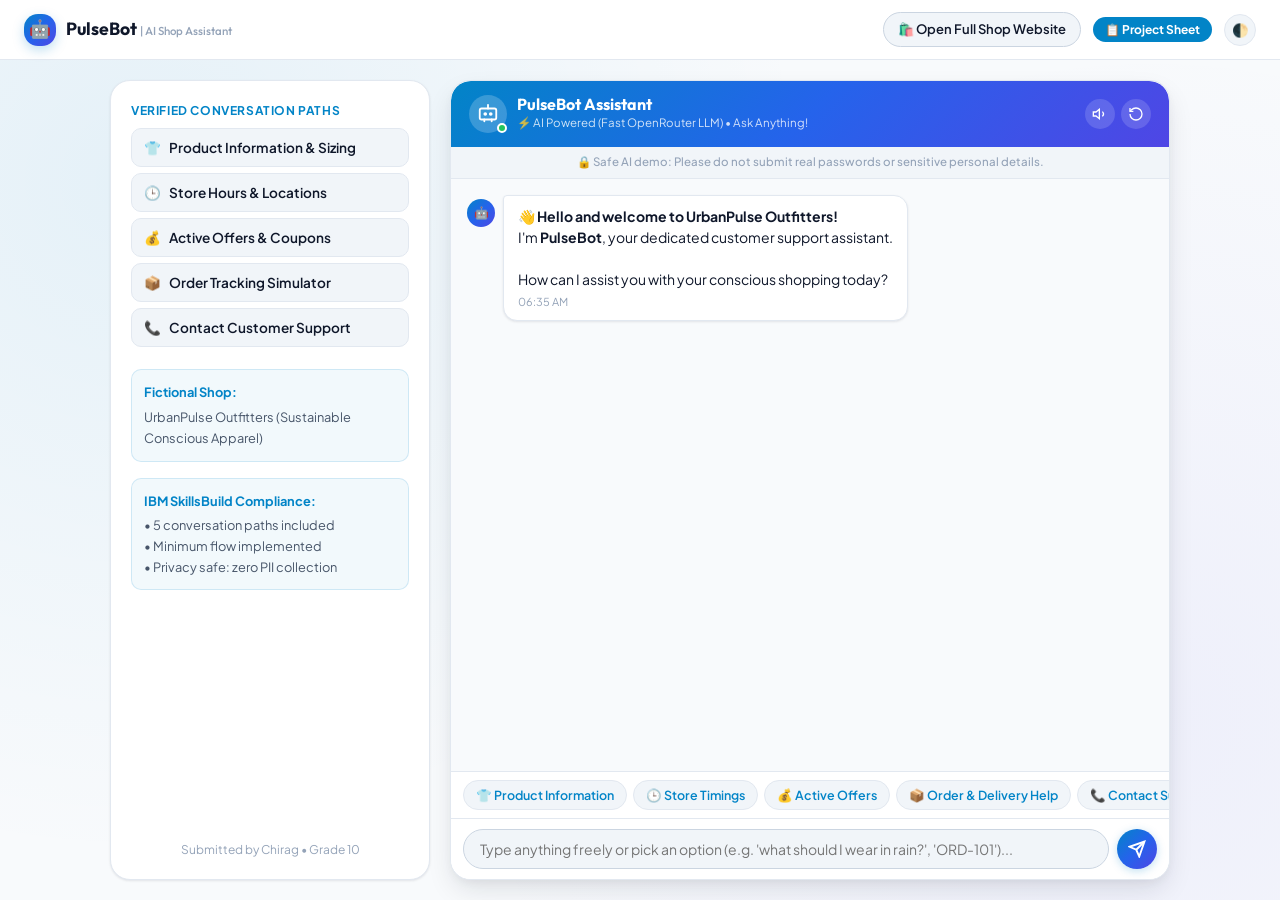
==== commit 378ec12c: "Enable OpenRouter fast AI LLM for freeform shop assistant conversation" ====
--- a/chatbot.html
+++ b/chatbot.html
@@ -272,7 +272,7 @@
             </div>
             <div class="bot-identity">
               <h1 id="chatBotTitle" class="bot-title" style="font-size: 1rem; margin: 0;">PulseBot Assistant</h1>
-              <span class="bot-subtitle">Official AI Customer Support & Shopping Concierge</span>
+              <span class="bot-subtitle">⚡ AI Powered (Fast OpenRouter LLM) • Ask Anything!</span>
             </div>
           </div>
 
@@ -324,7 +324,7 @@
             type="text" 
             id="chatInput" 
             class="chat-input" 
-            placeholder="Type your question (e.g. 'store hours', 'discounts', 'track ORD-101')..." 
+            placeholder="Type anything freely or pick an option (e.g. 'what should I wear in rain?', 'ORD-101')..." 
             autocomplete="off"
             aria-label="Type your message"
           >
--- a/style.css
+++ b/style.css
@@ -1606,6 +1606,23 @@
   background: var(--brand-gradient);
   color: #ffffff;
   border-top-right-radius: 4px;
+}
+
+.msg-bubble p {
+  margin: 0 0 6px 0;
+}
+
+.msg-bubble p:last-child {
+  margin-bottom: 0;
+}
+
+.msg-bubble ul {
+  margin: 4px 0 6px 0;
+  padding-left: 18px;
+}
+
+.msg-bubble li {
+  margin-bottom: 3px;
 }
 
 .msg-time {
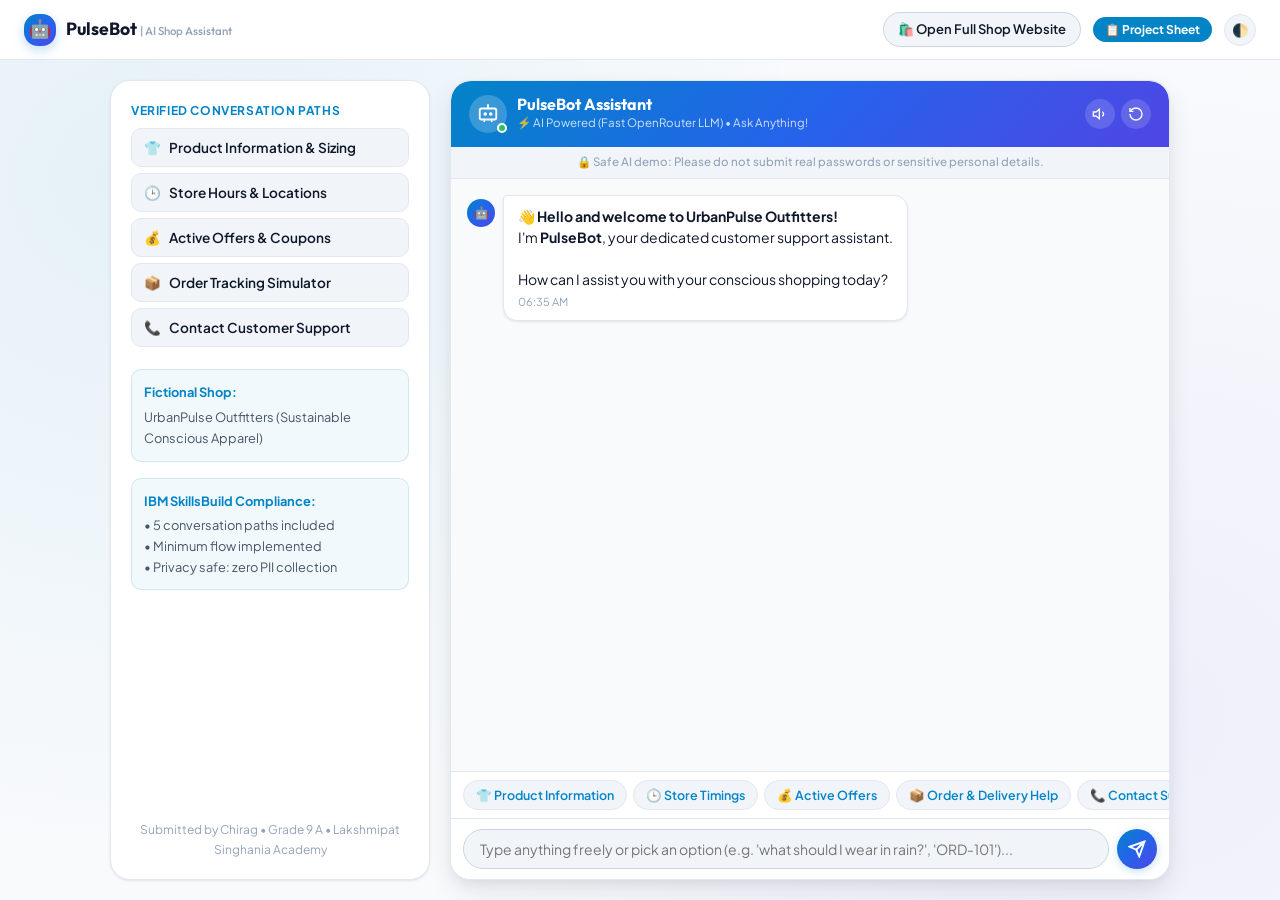
==== commit 3c1c1459: "Update footer to Grade 9 A Lakshmipat Singhania Academy" ====
--- a/chatbot.html
+++ b/chatbot.html
@@ -248,7 +248,7 @@
       </div>
 
       <div style="margin-top: auto; font-size: 0.75rem; color: var(--text-muted); text-align: center;">
-        Submitted by Chirag &bull; Grade 10
+        Submitted by Chirag &bull; Grade 9 A &bull; Lakshmipat Singhania Academy
       </div>
     </aside>
 
@@ -366,7 +366,7 @@
     <div class="project-modal-body">
       <div class="dossier-card">
         <h3>📝 Student Details</h3>
-        <p><strong>Student Name:</strong> Chirag | <strong>Class & Section:</strong> Grade 10 - Computer Science</p>
+        <p><strong>Student Name:</strong> Chirag | <strong>Class & Section:</strong> Grade 9 A | <strong>School:</strong> Lakshmipat Singhania Academy</p>
         <p><strong>Fictional Shop:</strong> UrbanPulse Outfitters | <strong>Bot Name:</strong> PulseBot</p>
       </div>
       <div class="dossier-card declaration-card">
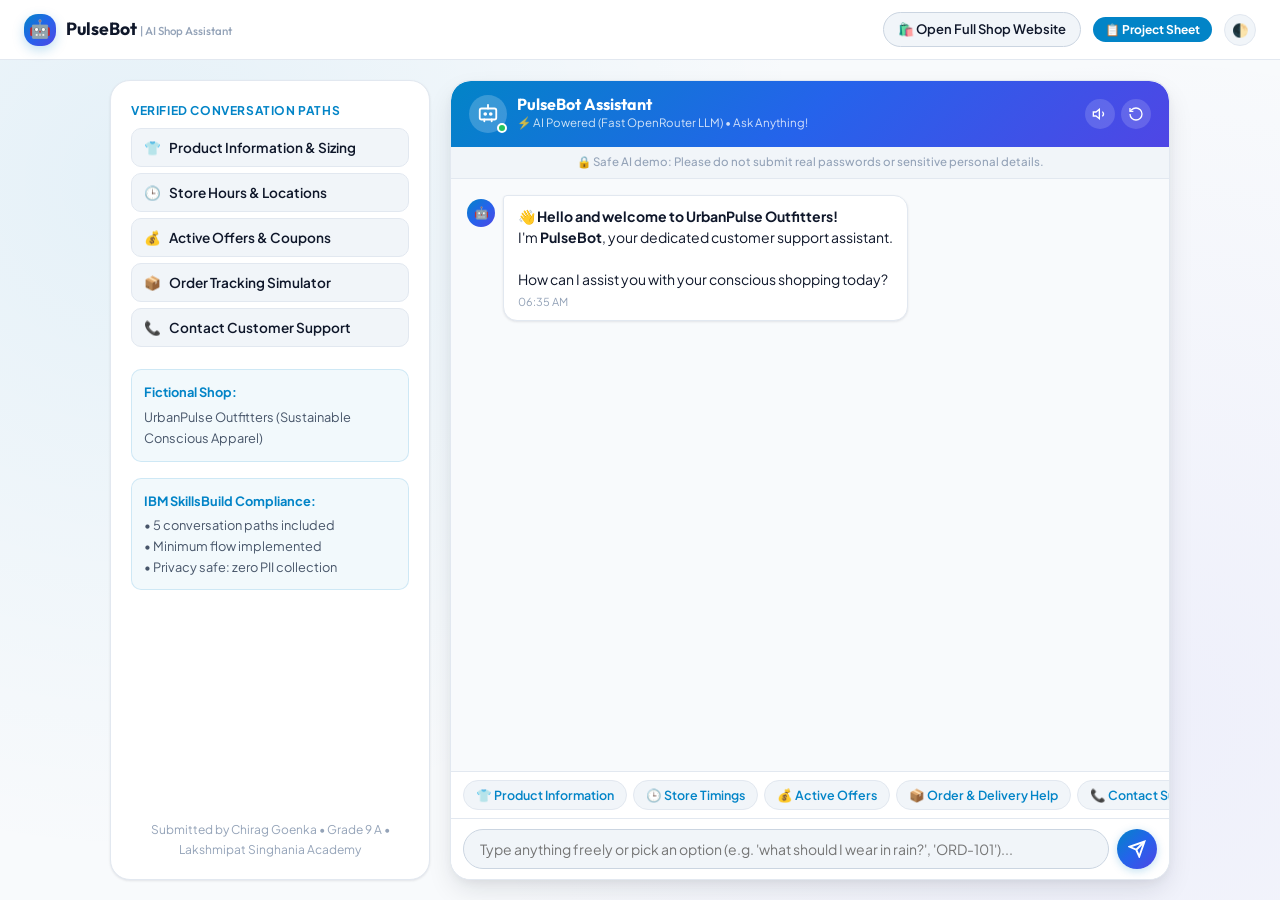
==== commit acf9a632: "Update student name to Chirag Goenka across all documents, websites, reports, and screenshots" ====
--- a/chatbot.html
+++ b/chatbot.html
@@ -248,7 +248,7 @@
       </div>
 
       <div style="margin-top: auto; font-size: 0.75rem; color: var(--text-muted); text-align: center;">
-        Submitted by Chirag &bull; Grade 9 A &bull; Lakshmipat Singhania Academy
+        Submitted by Chirag Goenka &bull; Grade 9 A &bull; Lakshmipat Singhania Academy
       </div>
     </aside>
 
@@ -366,7 +366,7 @@
     <div class="project-modal-body">
       <div class="dossier-card">
         <h3>📝 Student Details</h3>
-        <p><strong>Student Name:</strong> Chirag | <strong>Class & Section:</strong> Grade 9 A | <strong>School:</strong> Lakshmipat Singhania Academy</p>
+        <p><strong>Student Name:</strong> Chirag Goenka | <strong>Class & Section:</strong> Grade 9 A | <strong>School:</strong> Lakshmipat Singhania Academy</p>
         <p><strong>Fictional Shop:</strong> UrbanPulse Outfitters | <strong>Bot Name:</strong> PulseBot</p>
       </div>
       <div class="dossier-card declaration-card">
